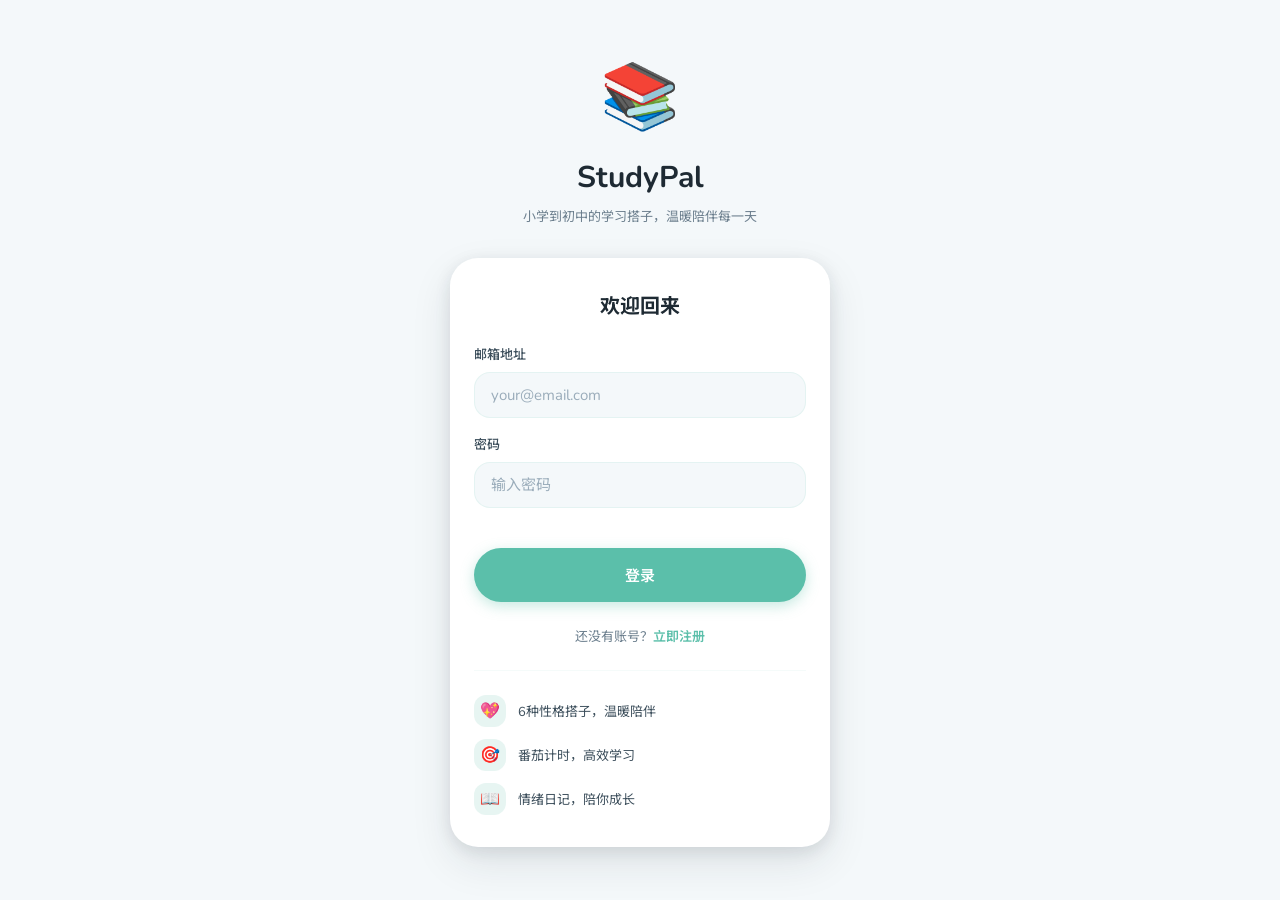
==== templates/auth/login.html @ 09369e5f "fix(文案): 登录注册页与样式注释去考研 活链路中最后三处考研文案： - templates/auth/login.html：「考研学习搭子，温暖陪伴每一天」改为   「小学到初中的学习搭子，温暖" ====
<!DOCTYPE html>
<html lang="zh-CN">
<head>
    <meta charset="UTF-8">
    <meta name="viewport" content="width=device-width, initial-scale=1.0, user-scalable=no, viewport-fit=cover">
    <meta name="theme-color" content="#5BBFAA">
    <title>登录 - StudyPal</title>
    <link rel="preconnect" href="https://fonts.googleapis.com">
    <link href="https://fonts.googleapis.com/css2?family=Nunito:wght@400;500;600;700;800&family=Noto+Sans+SC:wght@400;500;600;700&display=swap" rel="stylesheet">
    <style>
        :root {
            --mint: #5BBFAA;
            --mint-light: #7DD4C2;
            --mint-dark: #4AA894;
            --mint-ghost: rgba(91, 191, 170, 0.15);
            --coral: #FF8C69;
            --sky: #6BAED6;
            --dusk: #B39BC8;
            --bg: #F4F8FA;
            --bg-card: #FFFFFF;
            --bg-soft: #E8F0F2;
            --bg-mist: #EEF4F6;
            --ink: #1E2A33;
            --ink-light: #3D4F5C;
            --ink-muted: #6B7E8D;
            --ink-faint: #9AACBA;
            --border: rgba(91, 191, 170, 0.1);
            --border-light: rgba(91, 191, 170, 0.06);
            --shadow-card: 0 2px 8px rgba(30, 42, 51, 0.06), 0 8px 24px rgba(30, 42, 51, 0.08);
            --shadow-float: 0 4px 16px rgba(30, 42, 51, 0.1), 0 16px 40px rgba(30, 42, 51, 0.1);
            --font: 'Nunito', 'Noto Sans SC', -apple-system, sans-serif;
            --text-md: 15px;
            --text-lg: 17px;
            --text-xl: 20px;
            --text-2xl: 24px;
            --text-3xl: 30px;
            --text-sm: 13px;
            --text-xs: 11px;
            --font-normal: 400;
            --font-medium: 500;
            --font-semibold: 600;
            --font-bold: 700;
            --border-radius-sm: 12px;
            --border-radius-md: 16px;
            --border-radius-lg: 20px;
            --border-radius-xl: 28px;
            --border-radius-pill: 999px;
            --gap-2: 8px;
            --gap-3: 12px;
            --gap-4: 16px;
            --gap-5: 20px;
            --gap-6: 24px;
            --gap-8: 32px;
            --gap-10: 40px;
            --ease-out: cubic-bezier(0.22, 1, 0.36, 1);
            --ease-spring: cubic-bezier(0.34, 1.56, 0.64, 1);
            --duration-fast: 150ms;
            --duration-normal: 250ms;
        }

        *, *::before, *::after { box-sizing: border-box; margin: 0; padding: 0; }
        html { font-size: 16px; }
        body {
            font-family: var(--font);
            background: var(--bg);
            min-height: 100vh;
            display: flex;
            align-items: center;
            justify-content: center;
            padding: 20px;
            color: var(--ink);
        }

        .login-wrap {
            width: 100%;
            max-width: 380px;
            animation: slideUp 0.5s var(--ease-out);
        }

        @keyframes slideUp {
            from { opacity: 0; transform: translateY(20px); }
            to { opacity: 1; transform: translateY(0); }
        }

        .login-logo {
            text-align: center;
            margin-bottom: var(--gap-8);
        }

        .login-logo-icon {
            font-size: 64px;
            display: block;
            margin-bottom: var(--gap-4);
            animation: float 3s ease-in-out infinite;
        }

        @keyframes float {
            0%, 100% { transform: translateY(0); }
            50% { transform: translateY(-8px); }
        }

        .login-logo-title {
            font-size: var(--text-3xl);
            font-weight: var(--font-bold);
            color: var(--ink);
        }

        .login-logo-sub {
            font-size: var(--text-sm);
            color: var(--ink-muted);
            margin-top: var(--gap-2);
        }

        .login-card {
            background: var(--bg-card);
            border-radius: var(--border-radius-xl);
            box-shadow: var(--shadow-float);
            padding: var(--gap-8) var(--gap-6);
        }

        .login-title {
            font-size: var(--text-xl);
            font-weight: var(--font-bold);
            color: var(--ink);
            margin-bottom: var(--gap-6);
            text-align: center;
        }

        .input-group {
            margin-bottom: var(--gap-4);
        }

        .input-label {
            display: block;
            font-size: var(--text-sm);
            font-weight: var(--font-medium);
            color: var(--ink-light);
            margin-bottom: var(--gap-2);
        }

        .input {
            width: 100%;
            padding: var(--gap-3) var(--gap-4);
            background: var(--bg);
            border: 1.5px solid var(--border);
            border-radius: var(--border-radius-md);
            font-size: var(--text-md);
            font-family: var(--font);
            color: var(--ink);
            transition: border-color var(--duration-fast) var(--ease-out),
                        box-shadow var(--duration-fast) var(--ease-out);
            outline: none;
        }

        .input:focus {
            border-color: var(--mint);
            box-shadow: 0 0 0 3px var(--mint-ghost);
        }

        .input::placeholder { color: var(--ink-faint); }

        .btn-primary {
            width: 100%;
            padding: var(--gap-4);
            background: var(--mint);
            color: white;
            border: none;
            border-radius: var(--border-radius-pill);
            font-size: var(--text-md);
            font-weight: var(--font-semibold);
            font-family: var(--font);
            cursor: pointer;
            box-shadow: 0 4px 14px rgba(91, 191, 170, 0.35);
            transition: all var(--duration-fast) var(--ease-out);
            margin-top: var(--gap-6);
        }

        .btn-primary:hover {
            background: var(--mint-dark);
            box-shadow: 0 6px 20px rgba(91, 191, 170, 0.4);
            transform: translateY(-1px);
        }

        .btn-primary:active {
            transform: scale(0.98) translateY(0);
        }

        .btn-primary:disabled {
            opacity: 0.6;
            cursor: not-allowed;
            transform: none;
        }

        .error-msg {
            background: rgba(255, 140, 105, 0.1);
            color: var(--coral);
            padding: var(--gap-3) var(--gap-4);
            border-radius: var(--border-radius-md);
            font-size: var(--text-sm);
            margin-bottom: var(--gap-4);
            display: none;
            text-align: center;
            border: 1px solid rgba(255, 140, 105, 0.2);
        }

        .error-msg.show { display: block; }

        .login-divider {
            display: flex;
            align-items: center;
            gap: var(--gap-3);
            margin: var(--gap-6) 0;
        }

        .login-divider::before,
        .login-divider::after {
            content: '';
            flex: 1;
            height: 1px;
            background: var(--border-light);
        }

        .login-divider span {
            font-size: var(--text-xs);
            color: var(--ink-faint);
            font-weight: var(--font-medium);
        }

        .login-footer {
            text-align: center;
            margin-top: var(--gap-6);
            font-size: var(--text-sm);
            color: var(--ink-muted);
        }

        .login-footer a {
            color: var(--mint);
            font-weight: var(--font-semibold);
            text-decoration: none;
        }

        .login-footer a:hover {
            color: var(--mint-dark);
        }

        .demo-hint {
            text-align: center;
            margin-top: var(--gap-4);
            padding: var(--gap-3);
            background: var(--bg-soft);
            border-radius: var(--border-radius-md);
            font-size: var(--text-xs);
            color: var(--ink-muted);
        }

        .demo-hint strong {
            color: var(--mint-dark);
        }

        /* Feature highlights */
        .feature-list {
            display: flex;
            flex-direction: column;
            gap: var(--gap-3);
            margin-top: var(--gap-6);
            padding-top: var(--gap-6);
            border-top: 1px solid var(--border-light);
        }

        .feature-item {
            display: flex;
            align-items: center;
            gap: var(--gap-3);
            font-size: var(--text-sm);
            color: var(--ink-light);
        }

        .feature-icon {
            width: 32px;
            height: 32px;
            border-radius: var(--border-radius-sm);
            background: var(--mint-ghost);
            display: flex;
            align-items: center;
            justify-content: center;
            font-size: 16px;
            flex-shrink: 0;
        }
    </style>
</head>
<body>
    <div class="login-wrap">
        <div class="login-logo">
            <span class="login-logo-icon">&#128218;</span>
            <h1 class="login-logo-title">StudyPal</h1>
            <p class="login-logo-sub">小学到初中的学习搭子，温暖陪伴每一天</p>
        </div>

        <div class="login-card">
            <h2 class="login-title">欢迎回来</h2>

            <div class="error-msg" id="error-msg"></div>

            <form id="login-form">
                <div class="input-group">
                    <label class="input-label">邮箱地址</label>
                    <input type="email" id="email" class="input" placeholder="your@email.com" required autocomplete="email">
                </div>

                <div class="input-group">
                    <label class="input-label">密码</label>
                    <input type="password" id="password" class="input" placeholder="输入密码" required autocomplete="current-password">
                </div>

                <button type="submit" class="btn-primary" id="submit-btn">
                    登录
                </button>
            </form>

            <div class="login-footer">
                还没有账号？<a href="/register">立即注册</a>
            </div>

            <div class="feature-list">
                <div class="feature-item">
                    <div class="feature-icon">&#128150;</div>
                    <span>6种性格搭子，温暖陪伴</span>
                </div>
                <div class="feature-item">
                    <div class="feature-icon">&#127919;</div>
                    <span>番茄计时，高效学习</span>
                </div>
                <div class="feature-item">
                    <div class="feature-icon">&#128214;</div>
                    <span>情绪日记，陪你成长</span>
                </div>
            </div>
        </div>
    </div>

    <script>
        const form = document.getElementById('login-form');
        const errorMsg = document.getElementById('error-msg');
        const submitBtn = document.getElementById('submit-btn');

        // 自动登录检查
        const savedToken = localStorage.getItem('token');
        if (savedToken) {
            fetch('/api/auth/me', {
                headers: { 'Authorization': `Bearer ${savedToken}` }
            }).then(r => r.json()).then(data => {
                if (data.success) {
                    window.location.href = '/';
                }
            }).catch(() => {});
        }

        function showError(msg) {
            errorMsg.textContent = msg;
            errorMsg.classList.add('show');
        }

        function hideError() {
            errorMsg.classList.remove('show');
        }

        form.addEventListener('submit', async (e) => {
            e.preventDefault();
            hideError();
            submitBtn.disabled = true;
            submitBtn.textContent = '登录中...';

            const email = document.getElementById('email').value.trim();
            const password = document.getElementById('password').value;

            try {
                const res = await fetch('/api/auth/login', {
                    method: 'POST',
                    headers: { 'Content-Type': 'application/json' },
                    body: JSON.stringify({ email, password })
                });
                const data = await res.json();

                if (data.success) {
                    localStorage.setItem('token', data.token);
                    localStorage.setItem('user', JSON.stringify(data.user));
                    submitBtn.textContent = '登录成功！';
                    setTimeout(() => window.location.href = '/', 400);
                } else {
                    showError(data.error || '登录失败，请检查邮箱和密码');
                    submitBtn.textContent = '登录';
                }
            } catch (err) {
                showError('网络连接失败，请检查网络后重试');
                submitBtn.textContent = '登录';
            } finally {
                submitBtn.disabled = false;
            }
        });
    </script>
</body>
</html>
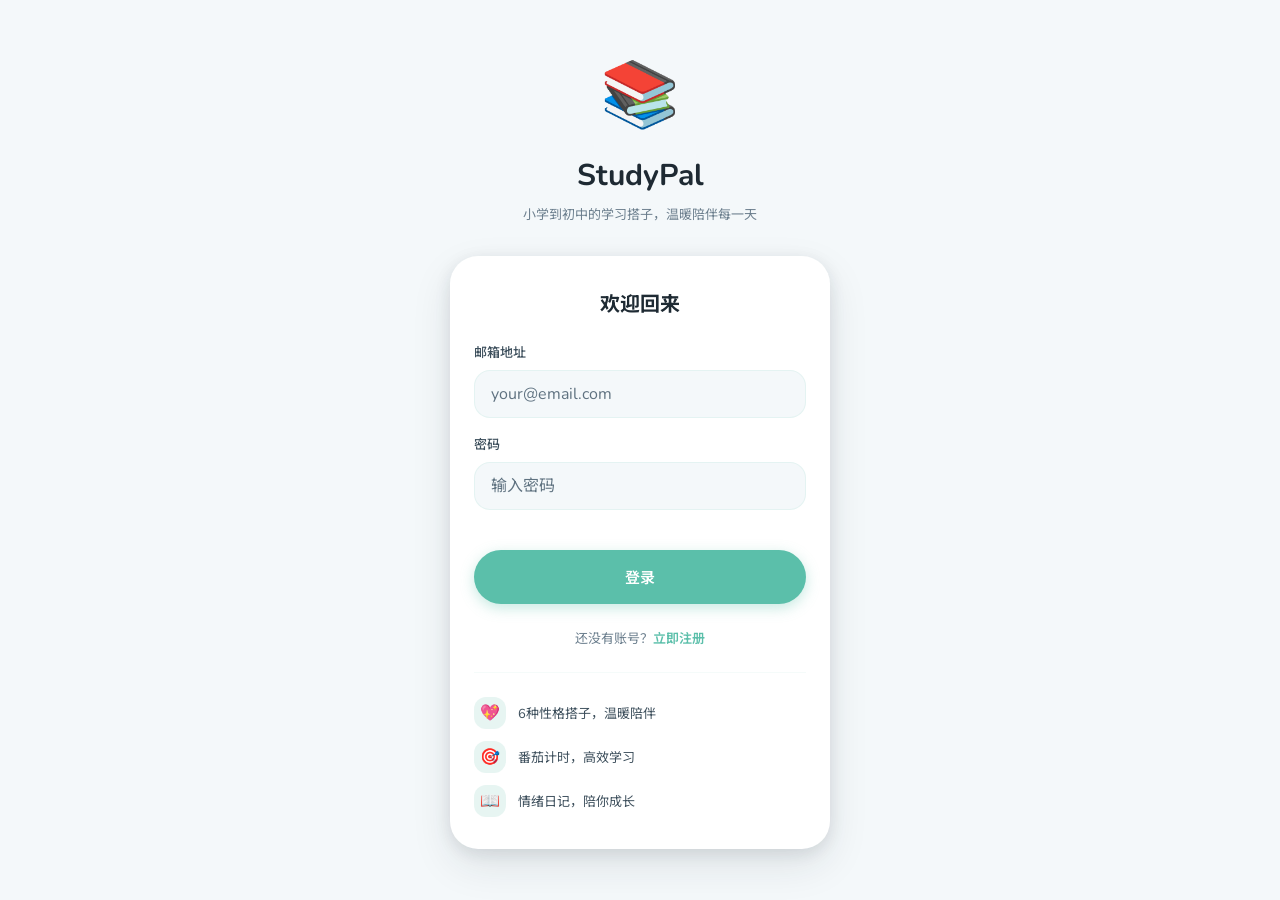
==== commit 6c3d9d31: "style(界面): 多页面视觉与交互细节打磨" ====
--- a/templates/auth/login.html
+++ b/templates/auth/login.html
@@ -2,7 +2,7 @@
 <html lang="zh-CN">
 <head>
     <meta charset="UTF-8">
-    <meta name="viewport" content="width=device-width, initial-scale=1.0, user-scalable=no, viewport-fit=cover">
+    <meta name="viewport" content="width=device-width, initial-scale=1.0, viewport-fit=cover">
     <meta name="theme-color" content="#5BBFAA">
     <title>登录 - StudyPal</title>
     <link rel="preconnect" href="https://fonts.googleapis.com">
@@ -23,7 +23,7 @@
             --ink: #1E2A33;
             --ink-light: #3D4F5C;
             --ink-muted: #6B7E8D;
-            --ink-faint: #9AACBA;
+            --ink-faint: #5F7280;
             --border: rgba(91, 191, 170, 0.1);
             --border-light: rgba(91, 191, 170, 0.06);
             --shadow-card: 0 2px 8px rgba(30, 42, 51, 0.06), 0 8px 24px rgba(30, 42, 51, 0.08);
@@ -53,7 +53,7 @@
             --gap-8: 32px;
             --gap-10: 40px;
             --ease-out: cubic-bezier(0.22, 1, 0.36, 1);
-            --ease-spring: cubic-bezier(0.34, 1.56, 0.64, 1);
+            --ease-spring: cubic-bezier(0.22, 1, 0.36, 1);
             --duration-fast: 150ms;
             --duration-normal: 250ms;
         }
@@ -91,12 +91,6 @@
             font-size: 64px;
             display: block;
             margin-bottom: var(--gap-4);
-            animation: float 3s ease-in-out infinite;
-        }
-
-        @keyframes float {
-            0%, 100% { transform: translateY(0); }
-            50% { transform: translateY(-8px); }
         }
 
         .login-logo-title {
@@ -144,17 +138,21 @@
             background: var(--bg);
             border: 1.5px solid var(--border);
             border-radius: var(--border-radius-md);
-            font-size: var(--text-md);
+            font-size: 16px;
             font-family: var(--font);
             color: var(--ink);
             transition: border-color var(--duration-fast) var(--ease-out),
                         box-shadow var(--duration-fast) var(--ease-out);
-            outline: none;
         }
 
         .input:focus {
             border-color: var(--mint);
             box-shadow: 0 0 0 3px var(--mint-ghost);
+        }
+
+        .input:focus-visible {
+            outline: 2px solid var(--mint-dark);
+            outline-offset: 2px;
         }
 
         .input::placeholder { color: var(--ink-faint); }
@@ -171,7 +169,9 @@
             font-family: var(--font);
             cursor: pointer;
             box-shadow: 0 4px 14px rgba(91, 191, 170, 0.35);
-            transition: all var(--duration-fast) var(--ease-out);
+            transition: background-color var(--duration-fast) var(--ease-out),
+                        box-shadow var(--duration-fast) var(--ease-out),
+                        transform var(--duration-fast) var(--ease-out);
             margin-top: var(--gap-6);
         }
 
@@ -193,7 +193,7 @@
 
         .error-msg {
             background: rgba(255, 140, 105, 0.1);
-            color: var(--coral);
+            color: #B23A2E;
             padding: var(--gap-3) var(--gap-4);
             border-radius: var(--border-radius-md);
             font-size: var(--text-sm);
@@ -286,6 +286,14 @@
             font-size: 16px;
             flex-shrink: 0;
         }
+        @media (prefers-reduced-motion: reduce) {
+            *, *::before, *::after {
+                animation-duration: 0.001ms !important;
+                animation-iteration-count: 1 !important;
+                transition-duration: 0.001ms !important;
+                scroll-behavior: auto !important;
+            }
+        }
     </style>
 </head>
 <body>
@@ -303,12 +311,12 @@
 
             <form id="login-form">
                 <div class="input-group">
-                    <label class="input-label">邮箱地址</label>
+                    <label class="input-label" for="email">邮箱地址</label>
                     <input type="email" id="email" class="input" placeholder="your@email.com" required autocomplete="email">
                 </div>
 
                 <div class="input-group">
-                    <label class="input-label">密码</label>
+                    <label class="input-label" for="password">密码</label>
                     <input type="password" id="password" class="input" placeholder="输入密码" required autocomplete="current-password">
                 </div>
 
